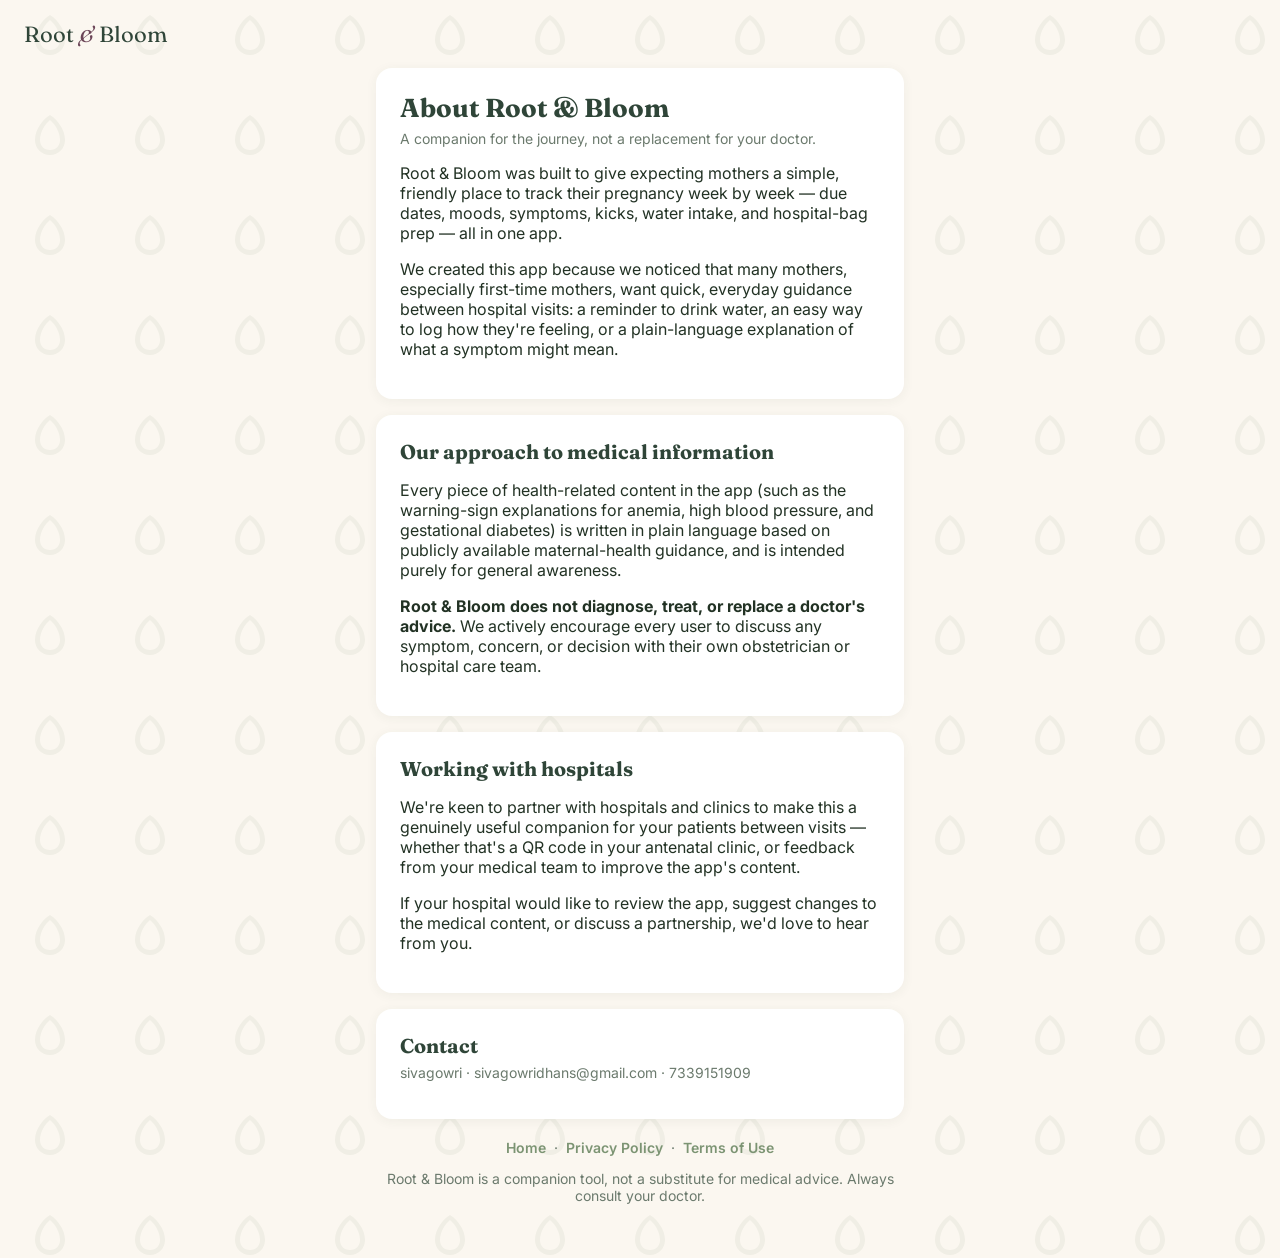
==== about (1).html @ 6810a741 "Add files via upload" ====
<!DOCTYPE html>
<html lang="en">
<head>
<meta charset="UTF-8">
<meta name="viewport" content="width=device-width, initial-scale=1.0">
<title>About Us — Root & Bloom</title>
<link rel="preconnect" href="https://fonts.googleapis.com">
<link href="https://fonts.googleapis.com/css2?family=Fraunces:opsz,wght@9..144,400;9..144,500;9..144,600&family=Inter:wght@400;500;600;700&display=swap" rel="stylesheet">
<link rel="stylesheet" href="style.css">
</head>
<body>

<header class="topbar">
  <div class="logo"><a href="index.html" style="text-decoration:none;color:inherit;">Root <em>&</em> Bloom</a></div>
</header>

<main>

  <section class="card">
    <h1>About Root & Bloom</h1>
    <p class="muted">A companion for the journey, not a replacement for your doctor.</p>
    <p>Root & Bloom was built to give expecting mothers a simple, friendly place to track their pregnancy week by week — due dates, moods, symptoms, kicks, water intake, and hospital-bag prep — all in one app.</p>
    <p>We created this app because we noticed that many mothers, especially first-time mothers, want quick, everyday guidance between hospital visits: a reminder to drink water, an easy way to log how they're feeling, or a plain-language explanation of what a symptom might mean.</p>
  </section>

  <section class="card">
    <h2>Our approach to medical information</h2>
    <p>Every piece of health-related content in the app (such as the warning-sign explanations for anemia, high blood pressure, and gestational diabetes) is written in plain language based on publicly available maternal-health guidance, and is intended purely for general awareness.</p>
    <p><strong>Root & Bloom does not diagnose, treat, or replace a doctor's advice.</strong> We actively encourage every user to discuss any symptom, concern, or decision with their own obstetrician or hospital care team.</p>
  </section>

  <section class="card">
    <h2>Working with hospitals</h2>
    <p>We're keen to partner with hospitals and clinics to make this a genuinely useful companion for your patients between visits — whether that's a QR code in your antenatal clinic, or feedback from your medical team to improve the app's content.</p>
    <p>If your hospital would like to review the app, suggest changes to the medical content, or discuss a partnership, we'd love to hear from you.</p>
  </section>

  <section class="card">
    <h2>Contact</h2>
    <p class="muted">sivagowri · sivagowridhans@gmail.com · 7339151909</p>
  </section>

</main>

<footer>
  <p class="muted"><a href="index.html">Home</a> &nbsp;·&nbsp; <a href="privacy.html">Privacy Policy</a> &nbsp;·&nbsp; <a href="terms.html">Terms of Use</a></p>
  <p class="muted">Root & Bloom is a companion tool, not a substitute for medical advice. Always consult your doctor.</p>
</footer>

</body>
</html>
---- style.css ----
:root{
  --ink: #223224;
  --deep: #2F4538;
  --sage: #7C9473;
  --sage-light: #E4DFD2;
  --rose: #D9A9A0;
  --plum: #6B4557;
  --ivory: #FBF7F0;
  --card: #ffffff;
}

*{ box-sizing: border-box; }
body{
  margin: 0;
  background: var(--ivory);
background-image: url("data:image/svg+xml,%3Csvg xmlns='http://www.w3.org/2000/svg' width='100' height='100' viewBox='0 0 100 100'%3E%3Cg fill='%232d5016' fill-opacity='0.05'%3E%3Cpath d='M50 15c-8 5-15 15-15 25 0 8 6 15 15 15s15-7 15-15c0-10-7-20-15-25zm0 5c5 4 10 12 10 20 0 6-4 10-10 10s-10-4-10-10c0-8 5-16 10-20z'/%3E%3C/g%3E%3C/svg%3E");
  background-repeat: repeat;
  background-size: 100px 100px;
  
  font-family: 'Inter', sans-serif;
  color: var(--ink);
  padding-bottom: 40px;
}

.topbar{
  display: flex;
  justify-content: space-between;
  align-items: center;
  padding: 20px 24px;
}
.logo{
  font-family: 'Fraunces', serif;
  font-size: 22px;
  color: var(--deep);
}
.logo em{ font-style: italic; color: var(--plum); }

.premium-badge{
  background: var(--plum);
  color: white;
  padding: 6px 14px;
  border-radius: 20px;
  font-size: 12px;
  font-weight: 600;
  letter-spacing: 0.04em;
}
.hidden{ display: none !important; }

.trust-strip{
  max-width: 560px;
  margin: 0 auto 4px;
  padding: 0 16px;
  display: flex;
  flex-wrap: wrap;
  gap: 6px;
  align-items: center;
  font-size: 11px;
  color: #6b7a6d;
}
.trust-strip a{ color: var(--sage); font-weight: 600; text-decoration: none; }
.trust-strip a:hover{ text-decoration: underline; }

main{
  max-width: 560px;
  margin: 0 auto;
  padding: 0 16px;
  display: flex;
  flex-direction: column;
  gap: 16px;
}

.card{
  background: var(--card);
  border-radius: 16px;
  padding: 24px;
  box-shadow: 0 2px 12px rgba(47,69,56,0.06);
}

h1{
  font-family: 'Fraunces', serif;
  font-size: 26px;
  color: var(--deep);
  margin: 0 0 6px;
}
h2{
  font-family: 'Fraunces', serif;
  font-size: 20px;
  color: var(--deep);
  margin: 0 0 6px;
}
.muted{ color: #6b7a6d; font-size: 14px; margin: 0 0 14px; }

.row{ display: flex; gap: 10px; }
input[type="date"], input[type="text"]{
  flex: 1;
  padding: 12px 14px;
  border: 1px solid var(--sage-light);
  border-radius: 10px;
  font-family: 'Inter', sans-serif;
  font-size: 14px;
  background: var(--ivory);
}

.btn-primary{
  background: var(--sage);
  color: white;
  border: none;
  padding: 12px 20px;
  border-radius: 10px;
  font-weight: 600;
  font-size: 14px;
  cursor: pointer;
  transition: background 0.2s;
}
.btn-primary:hover{ background: var(--deep); }
.btn-large{ width: 100%; padding: 15px; font-size: 15px; }

.btn-secondary{
  background: var(--sage-light);
  color: var(--deep);
  border: none;
  padding: 10px 18px;
  border-radius: 10px;
  font-weight: 600;
  font-size: 13px;
  cursor: pointer;
  margin-top: 10px;
}

.week-result{
  margin-top: 20px;
  display: flex;
  align-items: center;
  gap: 20px;
}
.ring-visual{
  position: relative;
  width: 110px;
  height: 110px;
  flex-shrink: 0;
}
.ring-visual svg{ width: 100%; height: 100%; }
#progressRing{
  stroke-dasharray: 565;
  stroke-dashoffset: 565;
  transition: stroke-dashoffset 0.6s ease;
}
.ring-center{
  position: absolute;
  top: 0; left: 0; right: 0; bottom: 0;
  display: flex;
  flex-direction: column;
  align-items: center;
  justify-content: center;
}
.ring-center span{ font-family: 'Fraunces', serif; font-size: 26px; color: var(--deep); }
.ring-center small{ font-size: 11px; color: #6b7a6d; }

.size-compare{ font-weight: 600; font-size: 15px; margin: 0 0 4px; }

.mood-row{ display: flex; gap: 10px; margin-bottom: 14px; }
.mood-btn{
  font-size: 22px;
  background: var(--ivory);
  border: 1px solid var(--sage-light);
  border-radius: 12px;
  padding: 8px 12px;
  cursor: pointer;
  opacity: 0.6;
  transition: all 0.15s;
}
.mood-btn.selected{ opacity: 1; border-color: var(--sage); background: var(--sage-light); }

textarea{
  width: 100%;
  min-height: 70px;
  padding: 12px;
  border: 1px solid var(--sage-light);
  border-radius: 10px;
  font-family: 'Inter', sans-serif;
  font-size: 14px;
  resize: vertical;
  background: var(--ivory);
}

.log-history{ margin-top: 14px; display: flex; flex-direction: column; gap: 8px; }
.log-entry{
  background: var(--ivory);
  border-radius: 10px;
  padding: 10px 12px;
  font-size: 13px;
  display: flex;
  justify-content: space-between;
  gap: 10px;
}
.log-entry .log-date{ color: #6b7a6d; font-size: 11px; }

.ai-header{ display: flex; justify-content: space-between; align-items: baseline; }
.chat-counter{ font-size: 12px; color: var(--plum); font-weight: 600; }

.chat-window{
  max-height: 260px;
  overflow-y: auto;
  display: flex;
  flex-direction: column;
  gap: 10px;
  margin: 10px 0;
}
.msg{
  padding: 10px 14px;
  border-radius: 14px;
  font-size: 14px;
  line-height: 1.45;
  max-width: 85%;
}
.msg.user{
  background: var(--sage);
  color: white;
  align-self: flex-end;
  border-bottom-right-radius: 4px;
}
.msg.ai{
  background: var(--ivory);
  color: var(--ink);
  align-self: flex-start;
  border-bottom-left-radius: 4px;
}
.chat-input-row{ display: flex; gap: 8px; }
.lock-msg{
  margin-top: 10px;
  font-size: 13px;
  color: var(--plum);
  background: #F7ECEA;
  padding: 10px 12px;
  border-radius: 10px;
}

.game-card{ background: linear-gradient(135deg, #FBF7F0, #F3EEE2); }
.game-prompt{ font-size: 15px; margin-bottom: 14px; }
.game-options{
  display: grid;
  grid-template-columns: 1fr 1fr;
  gap: 10px;
  margin-bottom: 12px;
}
.game-option-btn{
  background: white;
  border: 1.5px solid var(--sage-light);
  border-radius: 10px;
  padding: 12px 10px;
  font-size: 13px;
  font-weight: 600;
  color: var(--ink);
  cursor: pointer;
  transition: all 0.15s;
  text-transform: capitalize;
}
.game-option-btn:hover:not(:disabled){ border-color: var(--sage); background: var(--sage-light); }
.game-option-btn:disabled{ cursor: default; opacity: 0.7; }
.game-option-btn.correct{ background: #E4F0E0; border-color: var(--sage); opacity: 1; }
.game-option-btn.wrong{ background: #F7ECEA; border-color: var(--rose); opacity: 1; }

.game-feedback{ font-size: 13px; font-weight: 600; margin: 6px 0 12px; }
.game-feedback.correct-text{ color: var(--sage); }
.game-feedback.wrong-text{ color: var(--plum); }

.game-stats{
  display: flex;
  justify-content: space-around;
  border-top: 1px solid var(--sage-light);
  padding-top: 14px;
  margin-top: 6px;
  font-size: 13px;
}
.game-stats strong{ color: var(--deep); }

.tip-card{ background: var(--sage-light); }
.tip-text{ font-size: 14px; line-height: 1.5; margin: 0; color: var(--deep); }

.kick-display{ display: flex; gap: 14px; margin-bottom: 16px; }
.kick-count-wrap, .kick-timer-wrap{
  flex: 1;
  background: var(--ivory);
  border-radius: 12px;
  padding: 14px;
  text-align: center;
}
.kick-count-wrap span, .kick-timer-wrap span{
  display: block;
  font-family: 'Fraunces', serif;
  font-size: 26px;
  color: var(--deep);
}
.kick-count-wrap small, .kick-timer-wrap small{ font-size: 11px; color: #6b7a6d; }
.kick-done-msg{
  margin-top: 10px;
  font-size: 13px;
  font-weight: 600;
  color: var(--sage);
  background: #E4F0E0;
  padding: 10px 12px;
  border-radius: 10px;
}

.water-row{ display: flex; gap: 8px; flex-wrap: wrap; }
.water-drop{
  width: 38px;
  height: 38px;
  border-radius: 50%;
  border: 1.5px solid var(--sage-light);
  background: var(--ivory);
  font-size: 18px;
  cursor: pointer;
  display: flex;
  align-items: center;
  justify-content: center;
  transition: all 0.15s;
}
.water-drop.filled{ background: var(--sage); border-color: var(--sage); }

.checklist-progress-wrap{ display: flex; align-items: center; gap: 10px; margin-bottom: 14px; }
.checklist-progress-bar{
  flex: 1;
  height: 8px;
  border-radius: 6px;
  background: var(--sage-light);
  overflow: hidden;
}
.checklist-progress-fill{
  height: 100%;
  background: var(--sage);
  width: 0%;
  transition: width 0.3s ease;
}
.checklist-progress-text{ font-size: 12px; font-weight: 600; color: var(--deep); white-space: nowrap; }
.checklist-items{ display: flex; flex-direction: column; gap: 8px; }
.checklist-item{
  display: flex;
  align-items: center;
  gap: 10px;
  background: var(--ivory);
  border-radius: 10px;
  padding: 10px 12px;
  font-size: 14px;
  cursor: pointer;
}
.checklist-item input{ width: 16px; height: 16px; accent-color: var(--sage); cursor: pointer; }
.checklist-item.checked span{ text-decoration: line-through; color: #8a978c; }

.premium-card{ background: var(--deep); color: white; text-align: center; }
.premium-card h2{ color: white; }
.premium-card .muted{ color: #cfd9d0; }
.price-row{ margin: 10px 0 18px; }
.price{ font-family: 'Fraunces', serif; font-size: 34px; margin-right: 8px; }
.fine-print{ font-size: 11px; color: #9fb0a2; margin-top: 10px; }

footer{
  max-width: 560px;
  margin: 20px auto 0;
  padding: 0 16px;
  text-align: center;
}
footer a{ color: var(--sage); font-weight: 600; text-decoration: none; }
footer a:hover{ text-decoration: underline; }
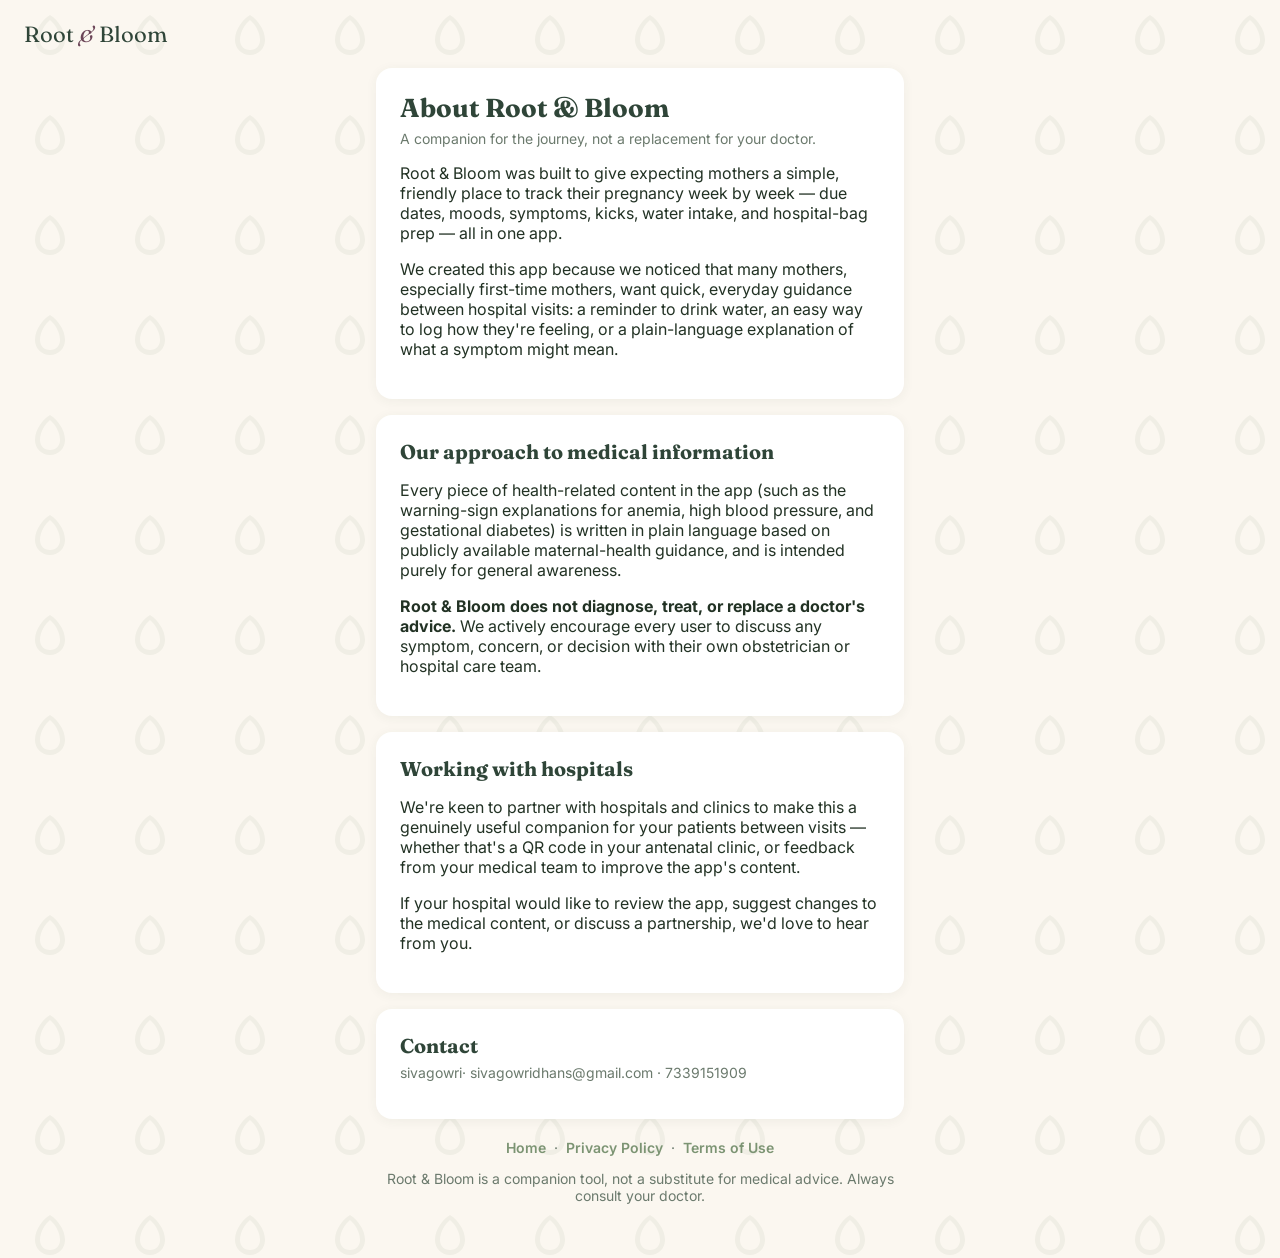
==== commit f7cf9242: "Update about (1).html" ====
--- a/about (1).html
+++ b/about (1).html
@@ -37,7 +37,7 @@
 
   <section class="card">
     <h2>Contact</h2>
-    <p class="muted">sivagowri · sivagowridhans@gmail.com · 7339151909</p>
+    <p class="muted">sivagowri· sivagowridhans@gmail.com · 7339151909</p>
   </section>
 
 </main>
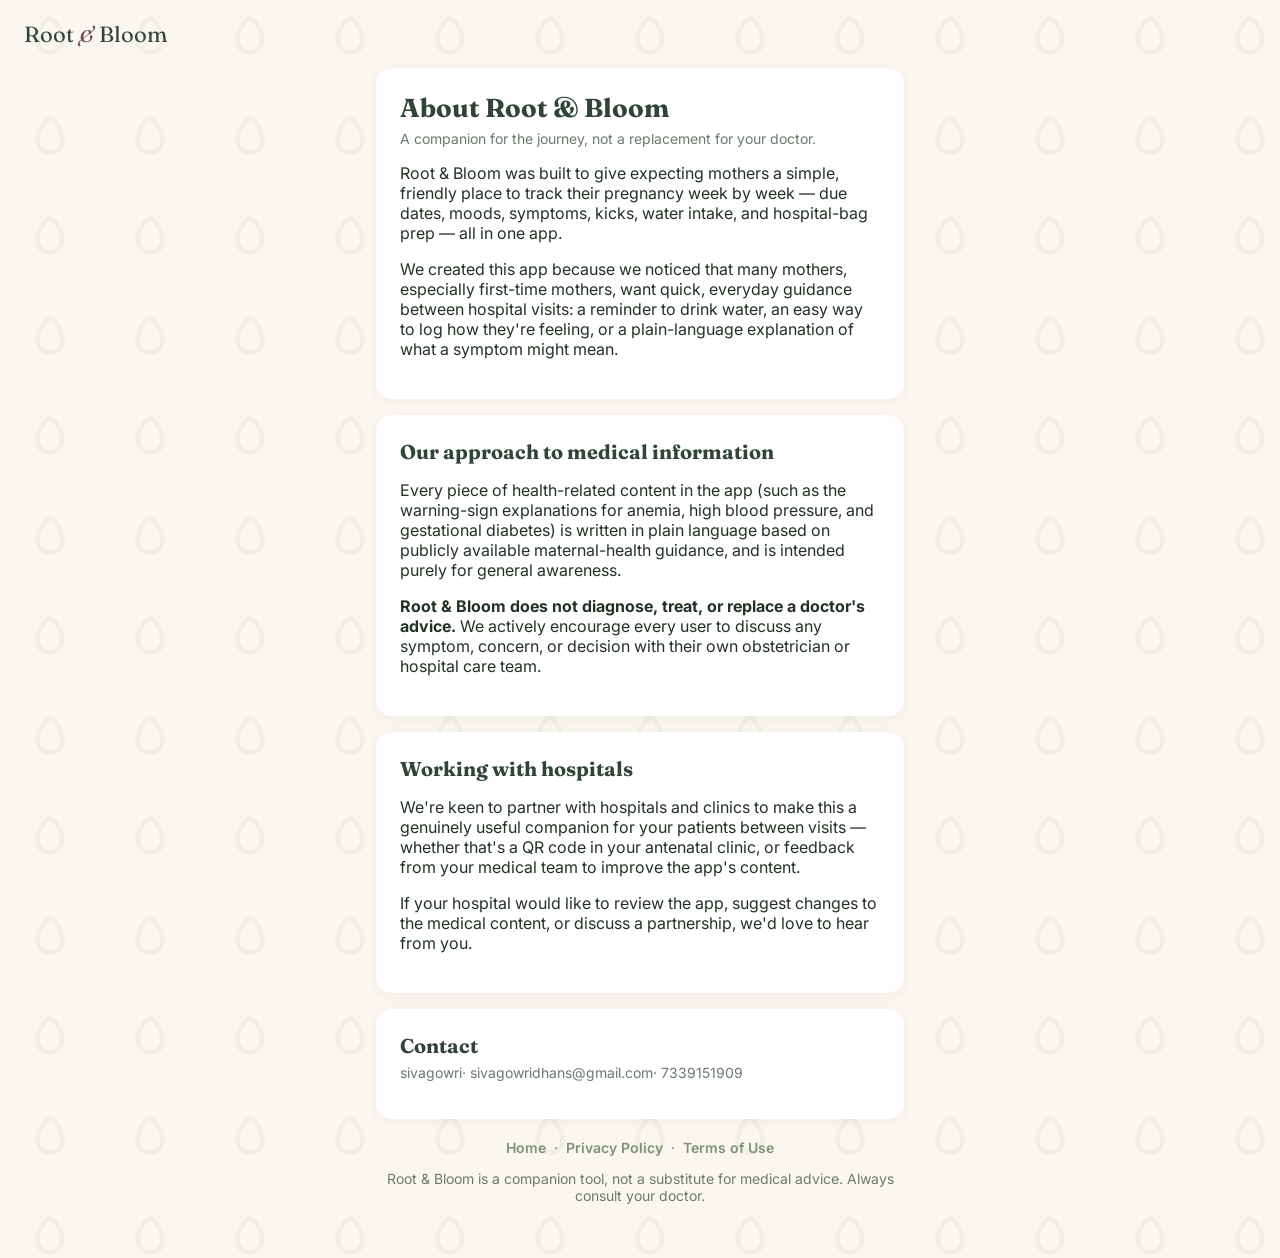
==== commit 6a7e83c3: "Update about (1).html" ====
--- a/about (1).html
+++ b/about (1).html
@@ -37,7 +37,7 @@
 
   <section class="card">
     <h2>Contact</h2>
-    <p class="muted">sivagowri· sivagowridhans@gmail.com · 7339151909</p>
+    <p class="muted">sivagowri· sivagowridhans@gmail.com· 7339151909</p>
   </section>
 
 </main>
